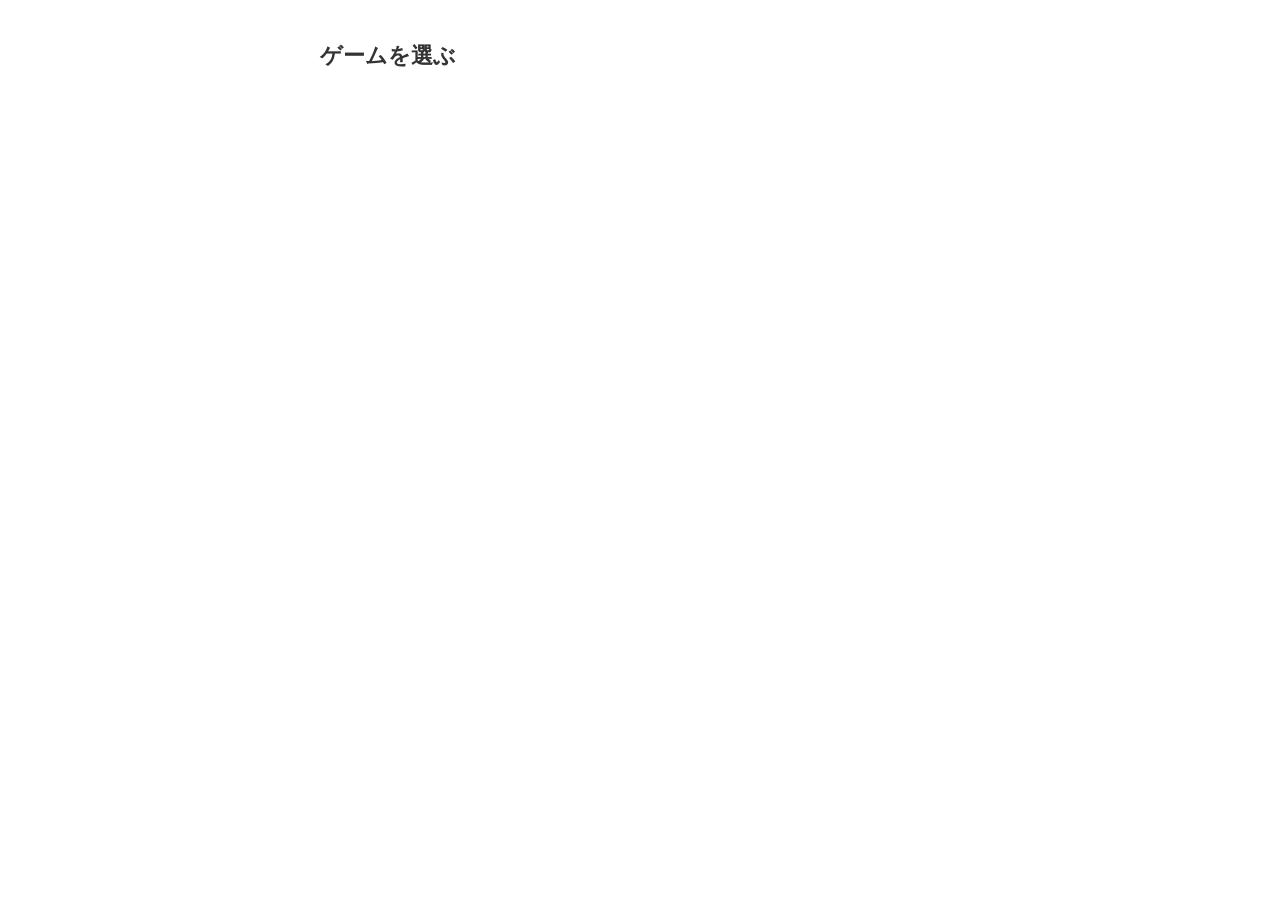
==== public/index.html @ eb8d6849 "経営学クイズにアップデート" ====
<!DOCTYPE html>
<html lang="ja">
<head>
    <meta charset="UTF-8">
    <meta name="viewport" content="width=device-width, initial-scale=1.0">
    <title>もしも私が経営者だったら</title>
    <style>
        body { font-family: sans-serif; max-width: 640px; margin: 40px auto; padding: 0 16px; color: #333; }
        h1 { font-size: 1.4rem; }
        ul { list-style: none; padding: 0; }
        li { padding: 12px 0; border-bottom: 1px solid #eee; }
        a { font-size: 1.1rem; text-decoration: none; color: #0366d6; }
    </style>
</head>
<body>
    <h1>ゲームを選ぶ</h1>
    <ul id="appList"></ul>

    <script>
        // サーバーから .html ファイルの一覧を取得してリンクを表示する
        async function loadPages() {
            const response = await fetch('/api/pages');
            const files = await response.json();

            const list = document.getElementById('appList');
            if (files.length === 0) {
                list.innerHTML = '<li>public/ に .html ファイルがありません。</li>';
                return;
            }

            files.forEach(name => {
                const li = document.createElement('li');
                const a = document.createElement('a');
                a.href = name;
                a.textContent = name === 'quiz.html' ? 'もしも私が経営者だったら' : name;
                li.appendChild(a);
                list.appendChild(li);
            });
        }

        loadPages();
    </script>
</body>
</html>
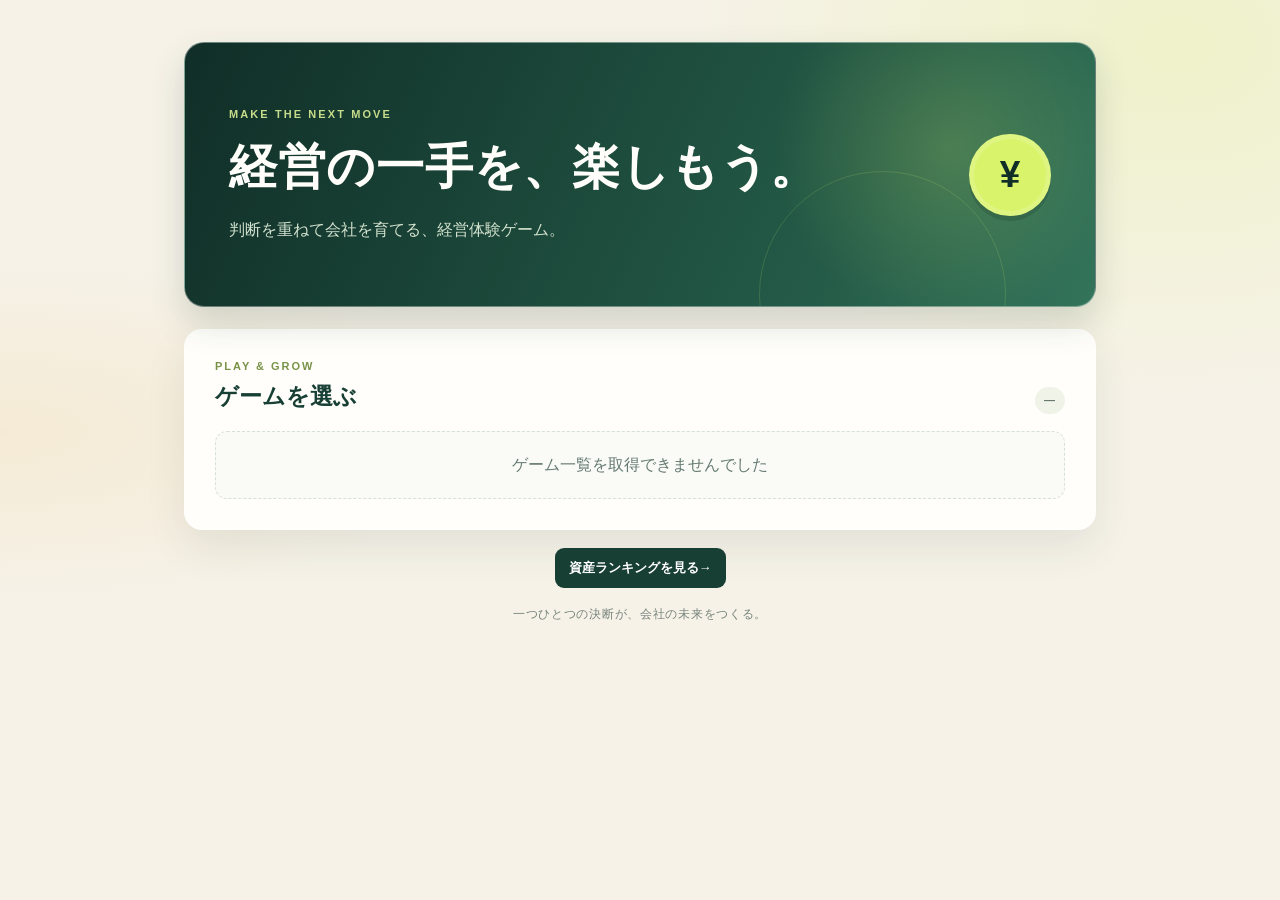
==== commit cf9157c0: "色とランキングを追加" ====
--- a/public/index.html
+++ b/public/index.html
@@ -3,39 +3,89 @@
 <head>
     <meta charset="UTF-8">
     <meta name="viewport" content="width=device-width, initial-scale=1.0">
-    <title>もしも私が経営者だったら</title>
-    <style>
-        body { font-family: sans-serif; max-width: 640px; margin: 40px auto; padding: 0 16px; color: #333; }
-        h1 { font-size: 1.4rem; }
-        ul { list-style: none; padding: 0; }
-        li { padding: 12px 0; border-bottom: 1px solid #eee; }
-        a { font-size: 1.1rem; text-decoration: none; color: #0366d6; }
-    </style>
+    <meta name="theme-color" content="#173f34">
+    <title>経営ゲーム | もしも私が経営者だったら</title>
+    <link rel="stylesheet" href="style.css">
 </head>
 <body>
-    <h1>ゲームを選ぶ</h1>
-    <ul id="appList"></ul>
+    <main class="container portal-container">
+        <header class="header portal-header">
+            <div>
+                <p class="header-kicker">MAKE THE NEXT MOVE</p>
+                <h1>経営の一手を、楽しもう。</h1>
+                <p class="portal-subtitle">判断を重ねて会社を育てる、経営体験ゲーム。</p>
+            </div>
+            <span class="header-mark" aria-hidden="true">¥</span>
+        </header>
+
+        <section class="portal-section" aria-labelledby="gameListTitle">
+            <div class="portal-section-heading">
+                <div>
+                    <p class="portal-kicker">PLAY &amp; GROW</p>
+                    <h2 id="gameListTitle">ゲームを選ぶ</h2>
+                </div>
+                <span class="portal-count" id="gameCount">読み込み中…</span>
+            </div>
+            <ul id="appList" class="portal-game-list" aria-live="polite">
+                <li class="portal-message">ゲームを読み込んでいます…</li>
+            </ul>
+        </section>
+        <p class="portal-ranking-action"><a class="portal-play-link" href="ranking.html">資産ランキングを見る <span aria-hidden="true">→</span></a></p>
+        <footer class="portal-footer">一つひとつの決断が、会社の未来をつくる。</footer>
+    </main>
 
     <script>
-        // サーバーから .html ファイルの一覧を取得してリンクを表示する
         async function loadPages() {
-            const response = await fetch('/api/pages');
-            const files = await response.json();
+            const list = document.getElementById('appList');
+            const count = document.getElementById('gameCount');
+            try {
+                const response = await fetch('/api/pages');
+                if (!response.ok) throw new Error('ゲーム一覧を取得できませんでした');
+                const files = await response.json();
+                list.replaceChildren();
+                count.textContent = `${files.length} GAMES`;
+                if (files.length === 0) {
+                    const empty = document.createElement('li');
+                    empty.className = 'portal-message';
+                    empty.textContent = '現在プレイできるゲームはありません。';
+                    list.appendChild(empty);
+                    return;
+                }
 
-            const list = document.getElementById('appList');
-            if (files.length === 0) {
-                list.innerHTML = '<li>public/ に .html ファイルがありません。</li>';
-                return;
+                files.forEach(name => {
+                    const item = document.createElement('li');
+                    item.className = 'portal-game-card';
+                    const icon = document.createElement('span');
+                    icon.className = 'portal-game-icon';
+                    icon.setAttribute('aria-hidden', 'true');
+                    icon.textContent = name === 'quiz.html' ? '▦' : '✦';
+
+                    const detail = document.createElement('div');
+                    detail.className = 'portal-game-detail';
+                    const title = document.createElement('h3');
+                    title.textContent = name === 'quiz.html' ? 'もしも私が経営者だったら' : name;
+                    const description = document.createElement('p');
+                    description.textContent = name === 'quiz.html'
+                        ? '経営判断で資産を築き、みんなのランキングに挑戦。'
+                        : '新しいゲームをプレイしてみましょう。';
+                    detail.append(title, description);
+
+                    const link = document.createElement('a');
+                    link.className = 'portal-play-link';
+                    link.href = name;
+                    link.setAttribute('aria-label', `${title.textContent}をプレイ`);
+                    link.textContent = 'プレイする';
+                    item.append(icon, detail, link);
+                    list.appendChild(item);
+                });
+            } catch (error) {
+                list.replaceChildren();
+                count.textContent = '—';
+                const message = document.createElement('li');
+                message.className = 'portal-message';
+                message.textContent = error.message;
+                list.appendChild(message);
             }
-
-            files.forEach(name => {
-                const li = document.createElement('li');
-                const a = document.createElement('a');
-                a.href = name;
-                a.textContent = name === 'quiz.html' ? 'もしも私が経営者だったら' : name;
-                li.appendChild(a);
-                list.appendChild(li);
-            });
         }
 
         loadPages();
--- a/public/style.css
+++ b/public/style.css
@@ -0,0 +1,493 @@
+:root {
+    color-scheme: light;
+    --ink: #183a32;
+    --muted-ink: #657a70;
+    --forest: #173f34;
+    --forest-deep: #102e27;
+    --green: #378268;
+    --lime: #d9f36a;
+    --gold: #edb64c;
+    --coral: #d76c4b;
+    --line: #dce4d9;
+    --surface: #fffefa;
+    --cream: #f6f2e8;
+}
+
+* {
+    margin: 0;
+    padding: 0;
+    box-sizing: border-box;
+}
+
+body {
+    min-height: 100vh;
+    color: var(--ink);
+    background:
+        radial-gradient(ellipse at 92% 5%, rgba(217, 243, 106, 0.24), transparent 31rem),
+        radial-gradient(ellipse at 0% 48%, rgba(237, 182, 76, 0.12), transparent 30rem),
+        var(--cream);
+    font-family: 'Segoe UI', 'Noto Sans JP', Tahoma, Geneva, Verdana, sans-serif;
+    line-height: 1.6;
+}
+
+.container {
+    max-width: 1000px;
+    margin: 0 auto;
+    padding: 28px 24px 36px;
+}
+
+.header {
+    position: relative;
+    display: flex;
+    justify-content: space-between;
+    align-items: center;
+    gap: 20px;
+    overflow: hidden;
+    min-height: 142px;
+    padding: 25px 34px;
+    margin-bottom: 22px;
+    color: #fffefa;
+    border: 1px solid rgba(255, 255, 255, 0.38);
+    border-radius: 20px;
+    background:
+        radial-gradient(circle at 84% 40%, rgba(217, 243, 106, 0.2), transparent 11rem),
+        linear-gradient(115deg, var(--forest-deep), #245b48 72%, #33745a);
+    box-shadow: 0 16px 34px rgba(27, 59, 48, 0.17);
+}
+
+.header::after {
+    position: absolute;
+    right: 89px;
+    bottom: -112px;
+    width: 245px;
+    height: 245px;
+    border: 1px solid rgba(217, 243, 106, 0.15);
+    border-radius: 50%;
+    content: '';
+    pointer-events: none;
+}
+
+.header-kicker,
+.section-kicker {
+    color: #c7dc8a;
+    font-size: 11px;
+    font-weight: 800;
+    letter-spacing: 0.19em;
+}
+
+.header h1 {
+    position: relative;
+    z-index: 1;
+    margin-top: 5px;
+    color: #fffefa;
+    font-size: clamp(1.5rem, 4vw, 2rem);
+    font-weight: 750;
+    letter-spacing: 0.015em;
+}
+
+.header-mark {
+    position: relative;
+    z-index: 1;
+    display: grid;
+    place-items: center;
+    flex: 0 0 auto;
+    width: 66px;
+    height: 66px;
+    color: var(--forest-deep);
+    border: 5px solid rgba(255, 255, 255, 0.16);
+    border-radius: 50%;
+    background: var(--lime);
+    box-shadow: 0 5px 0 rgba(0, 0, 0, 0.12);
+    font-size: 30px;
+    font-weight: 900;
+}
+
+.accordion {
+    max-height: 0;
+    overflow: hidden;
+    margin-bottom: 18px;
+    border: 1px solid var(--line);
+    border-radius: 16px;
+    background: var(--surface);
+    box-shadow: 0 10px 28px rgba(35, 61, 47, 0.08);
+    transition: max-height 0.3s ease;
+}
+
+.accordion.open {
+    max-height: 800px;
+}
+
+.accordion-content {
+    padding: 28px;
+}
+
+.form-group {
+    min-width: 0;
+    margin-bottom: 18px;
+}
+
+.form-group label {
+    display: block;
+    margin-bottom: 7px;
+    color: var(--ink);
+    font-size: 14px;
+    font-weight: 700;
+}
+
+.form-group input,
+.form-group select,
+.form-group textarea {
+    width: 100%;
+    padding: 12px 14px;
+    color: var(--ink);
+    border: 1.5px solid #d5dfd2;
+    border-radius: 10px;
+    background: #fff;
+    font: inherit;
+    transition: border-color 0.2s ease, box-shadow 0.2s ease;
+}
+
+.form-group input:focus,
+.form-group select:focus,
+.form-group textarea:focus {
+    outline: none;
+    border-color: var(--green);
+    box-shadow: 0 0 0 4px rgba(55, 130, 104, 0.13);
+}
+
+.form-group textarea {
+    min-height: 100px;
+    resize: vertical;
+}
+
+.form-row {
+    display: flex;
+    align-items: flex-end;
+    gap: 18px;
+}
+
+.form-row .form-group {
+    flex: 1;
+}
+
+.btn {
+    display: inline-flex;
+    align-items: center;
+    justify-content: center;
+    gap: 11px;
+    min-height: 48px;
+    padding: 12px 22px;
+    color: #fff;
+    border: 0;
+    border-radius: 11px;
+    background: linear-gradient(110deg, var(--forest), #2f765c);
+    box-shadow: 0 6px 0 #0f3128, 0 10px 19px rgba(28, 70, 52, 0.17);
+    font: inherit;
+    font-size: 15px;
+    font-weight: 750;
+    cursor: pointer;
+    transition: transform 0.18s ease, box-shadow 0.18s ease, filter 0.18s ease;
+}
+
+.btn:hover {
+    filter: brightness(1.08);
+    transform: translateY(-2px);
+    box-shadow: 0 8px 0 #0f3128, 0 13px 22px rgba(28, 70, 52, 0.2);
+}
+
+.btn:active {
+    transform: translateY(3px);
+    box-shadow: 0 3px 0 #0f3128;
+}
+
+.btn:focus-visible {
+    outline: 3px solid var(--gold);
+    outline-offset: 4px;
+}
+
+.quiz-container {
+    padding: clamp(20px, 4vw, 38px);
+    margin-bottom: 18px;
+    border: 1px solid rgba(255, 255, 255, 0.9);
+    border-radius: 20px;
+    background: var(--surface);
+    box-shadow: 0 18px 45px rgba(32, 58, 44, 0.1);
+}
+
+.status,
+.loading {
+    padding: 12px 16px;
+    margin-top: 14px;
+    color: var(--forest);
+    border: 1px solid #dde8d3;
+    border-radius: 10px;
+    background: rgba(255, 254, 250, 0.78);
+    font-weight: 650;
+    text-align: center;
+}
+
+.loading {
+    display: none;
+    font-size: 16px;
+}
+
+.loading.show {
+    display: block;
+}
+
+.status.error {
+    color: #a34232;
+    border-color: #efc8bb;
+    background: #fff4ee;
+}
+
+.portal-container {
+    max-width: 960px;
+    padding-top: 42px;
+}
+
+.portal-header {
+    min-height: 265px;
+    padding: 39px 44px;
+}
+
+.portal-header h1 {
+    font-size: clamp(2rem, 5vw, 3rem);
+}
+
+.portal-subtitle {
+    position: relative;
+    z-index: 1;
+    margin-top: 12px;
+    color: #d3e2cf;
+    font-size: 16px;
+}
+
+.portal-header .header-mark {
+    width: 82px;
+    height: 82px;
+    font-size: 37px;
+}
+
+.portal-section {
+    padding: 28px 30px 30px;
+    border: 1px solid rgba(255, 255, 255, 0.9);
+    border-radius: 18px;
+    background: var(--surface);
+    box-shadow: 0 17px 42px rgba(32, 58, 44, 0.09);
+}
+
+.portal-section-heading {
+    display: flex;
+    align-items: flex-end;
+    justify-content: space-between;
+    gap: 15px;
+    margin-bottom: 17px;
+}
+
+.portal-kicker {
+    color: #789348;
+    font-size: 11px;
+    font-weight: 850;
+    letter-spacing: 0.18em;
+}
+
+.portal-section-heading h2 {
+    margin-top: 2px;
+    color: var(--forest);
+    font-size: 23px;
+}
+
+.portal-count {
+    padding: 5px 9px;
+    color: #66766b;
+    border-radius: 999px;
+    background: #f0f4e8;
+    font-size: 11px;
+    font-weight: 800;
+    letter-spacing: 0.08em;
+}
+
+.portal-game-list {
+    display: grid;
+    gap: 11px;
+    list-style: none;
+}
+
+.portal-game-card {
+    display: grid;
+    grid-template-columns: 52px minmax(0, 1fr) auto;
+    align-items: center;
+    gap: 15px;
+    padding: 16px 18px;
+    border: 1px solid #e1e8dc;
+    border-radius: 13px;
+    background: linear-gradient(100deg, #fbfcf7, #fffefa);
+    transition: border-color 0.2s ease, box-shadow 0.2s ease, transform 0.2s ease;
+}
+
+.portal-game-card:hover {
+    border-color: #b4ca9e;
+    box-shadow: 0 7px 19px rgba(32, 79, 54, 0.09);
+    transform: translateY(-1px);
+}
+
+.portal-game-icon {
+    display: grid;
+    place-items: center;
+    width: 52px;
+    height: 52px;
+    color: var(--forest);
+    border-radius: 15px;
+    background: linear-gradient(145deg, #e7f4af, #d6e990);
+    font-size: 25px;
+    font-weight: 800;
+}
+
+.portal-game-detail {
+    min-width: 0;
+}
+
+.portal-game-detail h3 {
+    overflow-wrap: anywhere;
+    color: var(--forest);
+    font-size: 16px;
+}
+
+.portal-game-detail p {
+    margin-top: 3px;
+    color: var(--muted-ink);
+    font-size: 13px;
+}
+
+.portal-play-link {
+    display: inline-flex;
+    align-items: center;
+    justify-content: center;
+    min-height: 40px;
+    padding: 8px 14px;
+    color: #fff;
+    border-radius: 9px;
+    background: var(--forest);
+    font-size: 13px;
+    font-weight: 750;
+    text-decoration: none;
+    white-space: nowrap;
+    transition: background 0.2s ease, transform 0.2s ease;
+}
+
+.portal-play-link:hover {
+    background: #2f765c;
+    transform: translateY(-1px);
+}
+
+.portal-play-link:focus-visible {
+    outline: 3px solid var(--gold);
+    outline-offset: 3px;
+}
+
+.portal-message {
+    padding: 20px;
+    color: var(--muted-ink);
+    border: 1px dashed #d7e0d4;
+    border-radius: 12px;
+    background: #fafbf7;
+    text-align: center;
+}
+
+.portal-footer {
+    padding: 17px 10px 0;
+    color: #78857c;
+    font-size: 12px;
+    letter-spacing: 0.06em;
+    text-align: center;
+}
+
+.portal-ranking-action {
+    display: flex;
+    justify-content: center;
+    margin-top: 18px;
+}
+
+@media (max-width: 700px) {
+    .container {
+        padding: 14px 12px 25px;
+    }
+
+    .portal-container {
+        padding-top: 18px;
+    }
+
+    .portal-header {
+        min-height: 205px;
+        padding: 25px 22px;
+    }
+
+    .portal-subtitle {
+        max-width: 75%;
+        font-size: 14px;
+    }
+
+    .portal-header .header-mark {
+        width: 58px;
+        height: 58px;
+        font-size: 27px;
+    }
+
+    .portal-section {
+        padding: 21px 16px;
+    }
+
+    .portal-game-card {
+        grid-template-columns: 43px minmax(0, 1fr);
+        gap: 12px;
+        padding: 13px;
+    }
+
+    .portal-game-icon {
+        width: 43px;
+        height: 43px;
+    }
+
+    .portal-play-link {
+        grid-column: 2;
+        justify-self: start;
+        min-height: 36px;
+    }
+
+    .header {
+        min-height: 116px;
+        padding: 20px;
+        border-radius: 16px;
+    }
+
+    .header-mark {
+        width: 54px;
+        height: 54px;
+        font-size: 25px;
+    }
+
+    .accordion-content {
+        padding: 20px;
+    }
+
+    .form-row {
+        flex-direction: column;
+        align-items: stretch;
+        gap: 0;
+    }
+
+    .quiz-container {
+        padding: 20px 16px;
+        border-radius: 16px;
+    }
+}
+
+@media (prefers-reduced-motion: reduce) {
+    *,
+    *::before,
+    *::after {
+        scroll-behavior: auto !important;
+        transition-duration: 0.01ms !important;
+    }
+}
